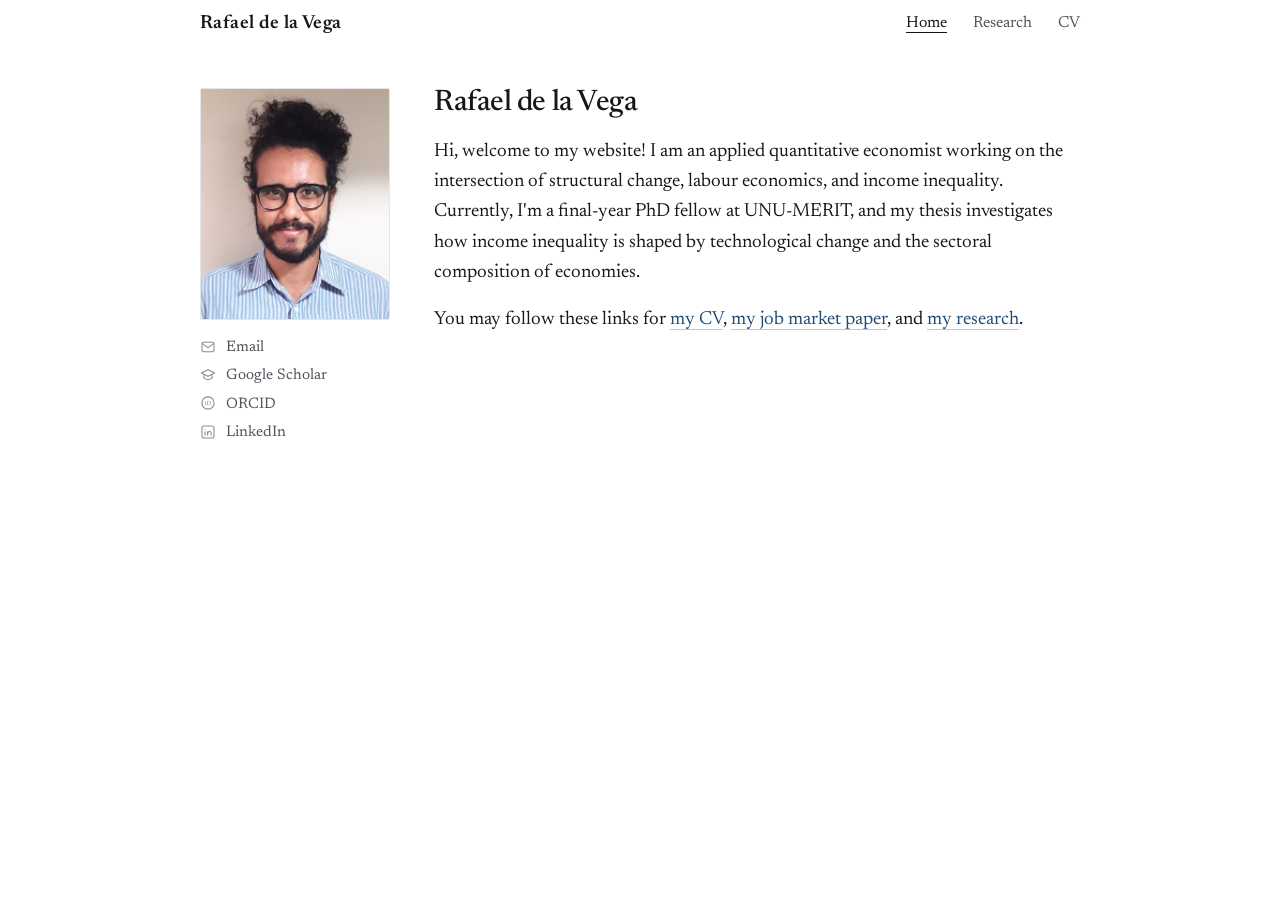
==== index.html @ 5caf4239 "Initial site" ====
<!DOCTYPE html>
<html lang="en">
<head>
  <meta charset="utf-8">
  <meta name="viewport" content="width=device-width, initial-scale=1">
  <title>Rafael de la Vega</title>
  <meta name="description" content="Rafael de la Vega — PhD Fellow at UNU-MERIT. Research on structural change, income inequality, and technological change.">

  <!-- favicon (graduation cap emoji, no image file needed) -->
  <link rel="icon" href="data:image/svg+xml,<svg xmlns=%22http://www.w3.org/2000/svg%22 viewBox=%220 0 100 100%22><text y=%22.9em%22 font-size=%2290%22>🎓</text></svg>">

  <!-- social preview (Open Graph + Twitter). rafadelavega.github.io is filled in at deploy. -->
  <meta property="og:type" content="website">
  <meta property="og:title" content="Rafael de la Vega">
  <meta property="og:description" content="Applied quantitative economist — structural change, labour economics, and income inequality. Final-year PhD fellow at UNU-MERIT.">
  <meta property="og:image" content="https://rdelavega.github.io/assets/photo.jpeg">
  <meta property="og:url" content="https://rafadelavega.github.io/">
  <meta name="twitter:card" content="summary">

  <link rel="preconnect" href="https://fonts.googleapis.com">
  <link rel="preconnect" href="https://fonts.gstatic.com" crossorigin>
  <link href="https://fonts.googleapis.com/css2?family=Newsreader:ital,opsz,wght@0,6..72,400;0,6..72,500;0,6..72,600;1,6..72,400;1,6..72,500&family=IBM+Plex+Mono:wght@400;500&display=swap" rel="stylesheet">
  <link rel="stylesheet" href="styles.css">
</head>
<body>

  <!-- ============ TOP NAV ============ -->
  <nav class="nav" aria-label="Primary">
    <div class="nav__inner">
      <a class="nav__home" href="index.html">Rafael de la Vega</a>
      <ul class="nav__links">
        <li><a href="index.html" class="is-active">Home</a></li>
        <li><a href="research.html">Research</a></li>
        <li><a href="cv.html">CV</a></li>
      </ul>
    </div>
  </nav>

  <main id="top">

    <!-- ============ ABOUT (profile card + bio) ============ -->
    <section class="section about">
      <aside class="profile">
        <img class="profile__photo" src="assets/photo.jpeg" alt="Rafael de la Vega">
        <ul class="profile__list">
          <li><a class="profile__row js-mail" href="#" data-u="delavega" data-d="merit.unu.edu">
            <svg viewBox="0 0 24 24" fill="none" stroke="currentColor" stroke-width="1.6" stroke-linecap="round" stroke-linejoin="round" aria-hidden="true"><rect x="3" y="5" width="18" height="14" rx="2"/><path d="m3.5 7 8.5 6 8.5-6"/></svg>
            <span class="js-mail__label">Email</span></a></li>
          <li><a class="profile__row" href="https://scholar.google.com/citations?user=OBIXLiMAAAAJ&amp;hl=en">
            <svg viewBox="0 0 24 24" fill="none" stroke="currentColor" stroke-width="1.6" stroke-linecap="round" stroke-linejoin="round" aria-hidden="true"><path d="M12 4 2 9l10 5 10-5-10-5Z"/><path d="M6 11.5V16c0 1.1 2.7 2.8 6 2.8s6-1.7 6-2.8v-4.5"/></svg>
            <span>Google Scholar</span></a></li>
          <li><a class="profile__row" href="https://orcid.org/0000-0002-3754-3258">
            <svg viewBox="0 0 24 24" fill="none" stroke="currentColor" stroke-width="1.6" aria-hidden="true"><circle cx="12" cy="12" r="9.2"/><text x="12" y="15.6" text-anchor="middle" font-size="9.5" font-family="Georgia, serif" fill="currentColor" stroke="none">iD</text></svg>
            <span>ORCID</span></a></li>
          <li><a class="profile__row" href="https://www.linkedin.com/in/rafadelavega/">
            <svg viewBox="0 0 24 24" fill="none" stroke="currentColor" stroke-width="1.6" stroke-linecap="round" stroke-linejoin="round" aria-hidden="true"><rect x="3" y="3" width="18" height="18" rx="3"/><path d="M7.5 11.5v5.5"/><path d="M7.5 8v.01"/><path d="M11.5 17v-5.5"/><path d="M11.5 13.8a2.6 2.6 0 0 1 5.2 0V17"/></svg>
            <span>LinkedIn</span></a></li>
        </ul>
      </aside>
      <div class="about__text">
        <h1 class="about__heading">Rafael de la Vega</h1>
        <p>Hi, welcome to my website! I am an applied quantitative economist working
          on the intersection of structural change, labour economics, and income
          inequality. Currently, I'm a final-year PhD fellow at UNU&#8288;-&#8288;MERIT, and my
          thesis investigates how income inequality is shaped by technological change
          and the sectoral composition of economies.</p>
        <p>You may follow these links for <a href="cv.html">my CV</a>,
          <a href="assets/delavega_jmp.pdf">my job market paper</a>,
          and <a href="research.html">my research</a>.</p>
      </div>
    </section>

  </main>

  <script>
    // Assemble the email at runtime so it never sits in the page source as
    // plain text — keeps address harvesters (which don't run JS) from scraping it.
    document.querySelectorAll('.js-mail').forEach(function (a) {
      var addr = a.dataset.u + '@' + a.dataset.d;
      a.href = 'mailto:' + addr;
      var label = a.querySelector('.js-mail__label');
      if (label) {
        a.title = addr;      // sidebar: keep the short "Email" label, real address on hover
      } else {
        a.textContent = addr; // in bio: show the real address (clickable + copyable)
      }
    });
  </script>

</body>
</html>
---- styles.css ----
/* =========================================================
   Rafael Consentino de la Vega — personal site
   Design: editorial, quiet, typographic. No cards, no glow.
   ========================================================= */

:root {
  --ink:        #17171b;   /* near-black, neutral   */
  --ink-soft:   #52525b;   /* secondary text        */
  --ink-faint:  #8a8a93;   /* metadata / dates      */
  --paper:      #ffffff;   /* clean white           */
  --rule:       #e6e6ea;   /* hairlines, cool       */
  --accent:     #1f4a75;   /* deep ink-blue         */
  --accent-dk:  #143354;
  --placeholder-bg: #f4f4f6;
  --placeholder-br: #cfcfd6;

  --measure: 58rem;        /* page width (matches CV embed) */
  --serif: "Newsreader", Georgia, "Times New Roman", serif;
  --mono:  "IBM Plex Mono", ui-monospace, "SFMono-Regular", Menlo, monospace;
}

* { box-sizing: border-box; }

html { scroll-behavior: smooth; }

body {
  margin: 0;
  background: var(--paper);
  color: var(--ink);
  font-family: var(--serif);
  font-size: 19px;
  line-height: 1.6;
  font-weight: 400;
  -webkit-font-smoothing: antialiased;
  text-rendering: optimizeLegibility;
}

a {
  color: var(--accent);
  text-decoration: none;
  border-bottom: 1px solid rgba(31, 74, 117, 0.30);
  transition: border-color .15s ease, color .15s ease;
}
a:hover { color: var(--accent-dk); border-bottom-color: var(--accent-dk); }

/* -------- top navigation -------- */
.nav {
  position: sticky;
  top: 0;
  z-index: 10;
  background: color-mix(in srgb, var(--paper) 88%, transparent);
  backdrop-filter: saturate(120%) blur(6px);
}
.nav__inner {
  max-width: var(--measure);
  margin: 0 auto;
  padding: .7rem 1.5rem;
  display: flex;
  align-items: center;
  justify-content: space-between;
  gap: 1rem;
}
.nav__home {
  font-weight: 600;
  letter-spacing: .02em;
  line-height: 1;
  color: var(--ink);
  border: none;
}
.nav__links {
  list-style: none;
  display: flex;
  gap: 1.6rem;
  margin: 0; padding: 0;
  font-size: 1rem;
  letter-spacing: .005em;
}
.nav__links a { color: var(--ink-soft); border: none; }
.nav__links a:hover { color: var(--accent); }

/* -------- layout scaffold -------- */
main {
  max-width: var(--measure);
  margin: 0 auto;
  padding: 0 1.5rem 3rem;
}

/* -------- masthead -------- */
.masthead {
  padding: 4.75rem 0 2.5rem;
  text-align: center;
}
.masthead h1 {
  font-size: clamp(2.6rem, 6vw, 3.9rem);
  line-height: 1.02;
  font-weight: 500;
  letter-spacing: -0.015em;
  margin: 0;
}

/* about: profile card (photo + links) + bio side by side */
.about {
  display: flex;
  gap: 2.75rem;
  align-items: flex-start;
}
.about__text { flex: 1 1 auto; min-width: 0; }
.about__text p { margin: 0 0 1rem; }
.about__text p:last-of-type { margin-bottom: 0; }
.about__heading {
  font-size: 1.85rem;
  font-weight: 500;
  letter-spacing: -0.015em;
  line-height: 1.05;
  margin: 0 0 1.1rem;
}

/* left profile column */
.profile { flex: 0 0 auto; width: 190px; }
.profile__photo {
  width: 190px;
  height: 232px;
  border-radius: 2px;
  object-fit: cover;
  display: block;
  border: 1px solid var(--rule);
}
.profile__list {
  list-style: none;
  margin: .85rem 0 0;
  padding: 0;
  font-size: .95rem;
}
.profile__list li { margin: 0; }
.profile__row {
  display: flex;
  align-items: center;
  gap: .6rem;
  padding: .34rem 0;
  color: var(--ink-soft);
  border: none;
  line-height: 1.15;
}
a.profile__row:hover { color: var(--accent); }
.profile__row svg {
  width: 16px;
  height: 16px;
  flex: 0 0 auto;
  color: var(--ink-faint);
  transition: color .15s ease;
  transform: translateY(-1px); /* optical nudge: serif caps pull the text's visual weight up */
}
a.profile__row:hover svg { color: var(--accent); }

.linkrow {
  list-style: none;
  display: flex;
  flex-wrap: wrap;
  gap: .35rem 0;
  margin: 0; padding: 0;
  font-size: 1.02rem;
}
.linkrow li { display: flex; align-items: center; }
.linkrow li:not(:last-child)::after {
  content: "·";
  color: var(--ink-faint);
  margin: 0 .7rem;
}
.linkrow a { border-bottom: 1px solid transparent; }
.linkrow a:hover { border-bottom-color: var(--accent-dk); }

.masthead__photo {
  flex: 0 0 auto;
  width: 180px;
  height: 220px;
  border-radius: 2px;
  object-fit: cover;
  display: block;
  border: 1px solid var(--rule);
}

/* -------- placeholders (photo + bio) -------- */
.placeholder {
  background: var(--placeholder-bg);
  border: 1px dashed var(--placeholder-br);
  color: var(--ink-faint);
}
.masthead__photo.placeholder {
  display: flex;
  align-items: center;
  justify-content: center;
  text-align: center;
  font-family: var(--mono);
  font-size: .72rem;
  line-height: 1.5;
  letter-spacing: .03em;
}
.placeholder--text {
  display: block;
  padding: 1.1rem 1.25rem;
  border-radius: 2px;
  font-style: italic;
  color: var(--ink-soft);
}

/* -------- sections -------- */
.section {
  padding: 2.5rem 0;
}
.section__label {
  font-size: 1.7rem;
  font-weight: 500;
  letter-spacing: -0.01em;
  color: var(--ink);
  margin: 0 0 1.25rem;
}

.lede { margin: 0 0 1rem; }
.themes {
  margin: 0;
  padding: 0;
  list-style: none;
}
.themes li {
  padding: .5rem 0 .5rem 1.4rem;
  border-bottom: 1px solid var(--rule);
  position: relative;
}
.themes li:first-child { border-top: 1px solid var(--rule); }
.themes li::before {
  content: "—";
  position: absolute;
  left: 0;
  color: var(--accent);
}

.note {
  font-family: var(--mono);
  font-size: .76rem;
  color: var(--ink-faint);
  margin: 1rem 0 0;
}

/* -------- publications -------- */
.pub-theme {
  font-size: 1.14rem;
  font-weight: 600;
  color: var(--ink);
  letter-spacing: -0.005em;
  margin: 2rem 0 .2rem;
}
.pub-theme:first-of-type { margin-top: 0; }
.pub-group {
  font-style: italic;
  color: var(--ink-soft);
  margin: 1.1rem 0 .4rem;
  font-size: 1rem;
}
.pubs {
  list-style: none;
  margin: 0 0 .4rem;
  padding: 0;
}
.pubs li {
  display: grid;
  grid-template-columns: 3.5rem 1fr;
  gap: 0 1rem;
  padding: .3rem 0;
  font-size: 1rem;
  line-height: 1.4;
}
.pubs__year {
  font-family: var(--mono);
  font-size: .82rem;
  color: var(--ink-faint);
  padding-top: .18rem;
  font-variant-numeric: tabular-nums;
}
.pubs__body strong { font-weight: 600; }

/* -------- teaching -------- */
.teaching { list-style: none; margin: 0; padding: 0; }
.teaching li {
  padding: .9rem 0;
  border-top: 1px solid var(--rule);
}
.teaching li:first-child { border-top: none; padding-top: 0; }
.teaching__role { display: block; font-weight: 500; }
.teaching__where { display: block; color: var(--ink-soft); font-size: .98rem; }

/* -------- contact -------- */
.contact { margin: 0; line-height: 1.8; }

/* -------- footer -------- */
.foot {
  max-width: var(--measure);
  margin: 0 auto;
  padding: 2.5rem 1.5rem 3.5rem;
  border-top: 1px solid var(--rule);
  font-family: var(--mono);
  font-size: .74rem;
  color: var(--ink-faint);
}
.foot p { margin: 0; }

/* -------- multi-page: active nav + page heads -------- */
.nav__links a.is-active {
  color: var(--ink);
  border-bottom: 1px solid var(--ink);
  padding-bottom: 1px;
}

.page-head { padding: 3.5rem 0 1rem; }
.page-head + .section { padding-top: .5rem; }
.page-head h1 {
  font-size: clamp(2rem, 4vw, 2.7rem);
  font-weight: 500;
  letter-spacing: -0.015em;
  margin: 0;
}
.page-head--row {
  display: flex;
  align-items: baseline;
  justify-content: space-between;
  gap: 1rem;
  flex-wrap: wrap;
}
.cv-download {
  font-family: var(--mono);
  font-size: .8rem;
  white-space: nowrap;
}

/* -------- CV page -------- */
main.wide { max-width: 58rem; }
.cv-page .nav__inner { max-width: 58rem; }
.cv-embed {
  display: block;
  width: 100%;
  height: 85vh;
  min-height: 520px;
  margin-bottom: 4rem;
  border: 1px solid var(--rule);
  border-radius: 2px;
  background: #f7f7f8;
}
.cv-fallback { padding: 2rem; text-align: center; }

/* -------- responsive -------- */
@media (max-width: 620px) {
  body { font-size: 18px; }
  .nav__links { gap: 1rem; }
  .masthead { padding-top: 3rem; padding-bottom: 1.75rem; }
  .about { gap: 1.75rem; }
  .profile { width: 160px; }
  .profile__photo { width: 160px; height: 196px; }
  .pubs li { grid-template-columns: 1fr; gap: .15rem; }
  .pubs__year { padding-top: 0; }
}

/* only stack the profile above the bio on truly narrow screens */
@media (max-width: 500px) {
  .about { flex-direction: column; gap: 1.5rem; }
  .profile { width: 100%; }
  .profile__photo { width: 150px; height: 184px; }
  .profile__list { font-size: 1rem; }
}

@media (max-width: 420px) {
  .nav__links li:nth-child(4),
  .nav__links li:nth-child(5) { display: none; }
}
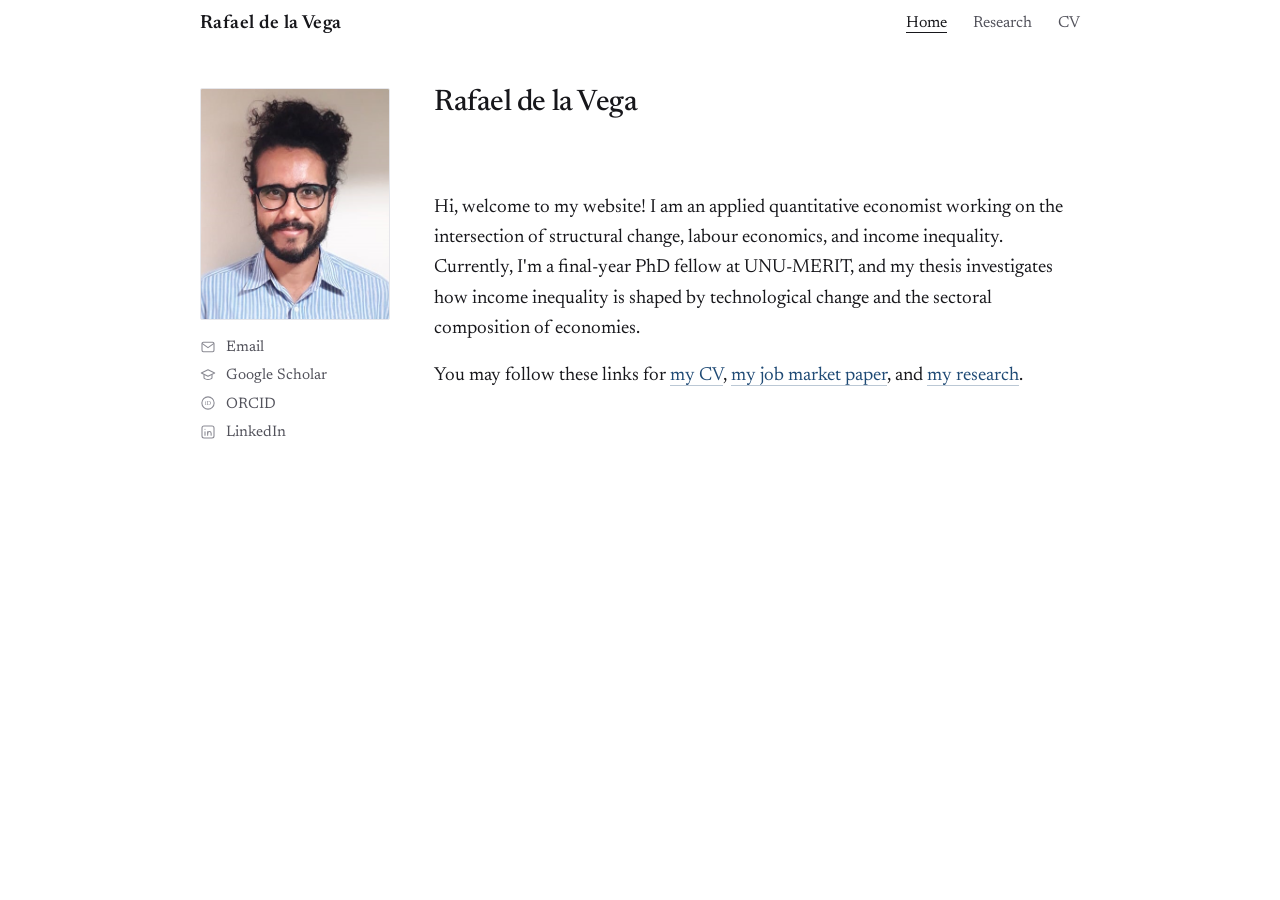
==== commit 8c43e073: "Improve mobile layout for home and research pages - Home: on narrow screens, center the photo, move " ====
--- a/index.html
+++ b/index.html
@@ -13,7 +13,7 @@
   <meta property="og:type" content="website">
   <meta property="og:title" content="Rafael de la Vega">
   <meta property="og:description" content="Applied quantitative economist — structural change, labour economics, and income inequality. Final-year PhD fellow at UNU-MERIT.">
-  <meta property="og:image" content="https://rdelavega.github.io/assets/photo.jpeg">
+  <meta property="og:image" content="https://rafadelavega.github.io/assets/photo.jpeg">
   <meta property="og:url" content="https://rafadelavega.github.io/">
   <meta name="twitter:card" content="summary">
 
@@ -49,6 +49,7 @@
           <li><a class="profile__row" href="https://scholar.google.com/citations?user=OBIXLiMAAAAJ&amp;hl=en">
             <svg viewBox="0 0 24 24" fill="none" stroke="currentColor" stroke-width="1.6" stroke-linecap="round" stroke-linejoin="round" aria-hidden="true"><path d="M12 4 2 9l10 5 10-5-10-5Z"/><path d="M6 11.5V16c0 1.1 2.7 2.8 6 2.8s6-1.7 6-2.8v-4.5"/></svg>
             <span>Google Scholar</span></a></li>
+          <li class="profile__br" aria-hidden="true"></li>
           <li><a class="profile__row" href="https://orcid.org/0000-0002-3754-3258">
             <svg viewBox="0 0 24 24" fill="none" stroke="currentColor" stroke-width="1.6" aria-hidden="true"><circle cx="12" cy="12" r="9.2"/><text x="12" y="15.6" text-anchor="middle" font-size="9.5" font-family="Georgia, serif" fill="currentColor" stroke="none">iD</text></svg>
             <span>ORCID</span></a></li>
@@ -57,8 +58,8 @@
             <span>LinkedIn</span></a></li>
         </ul>
       </aside>
+      <h1 class="about__heading">Rafael de la Vega</h1>
       <div class="about__text">
-        <h1 class="about__heading">Rafael de la Vega</h1>
         <p>Hi, welcome to my website! I am an applied quantitative economist working
           on the intersection of structural change, labour economics, and income
           inequality. Currently, I'm a final-year PhD fellow at UNU&#8288;-&#8288;MERIT, and my
--- a/styles.css
+++ b/styles.css
@@ -98,13 +98,21 @@
   margin: 0;
 }
 
-/* about: profile card (photo + links) + bio side by side */
+/* about: profile card (photo + links) on the left, name + bio on the right.
+   grid (not flex) so the name can sit atop the photo on mobile while staying
+   beside the bio on desktop — see the narrow-screen breakpoint below. */
 .about {
-  display: flex;
-  gap: 2.75rem;
-  align-items: flex-start;
-}
-.about__text { flex: 1 1 auto; min-width: 0; }
+  display: grid;
+  grid-template-columns: 190px 1fr;
+  grid-template-areas:
+    "profile name"
+    "profile bio";
+  column-gap: 2.75rem;
+  align-items: start;
+}
+.profile { grid-area: profile; }
+.about__heading { grid-area: name; }
+.about__text { grid-area: bio; min-width: 0; }
 .about__text p { margin: 0 0 1rem; }
 .about__text p:last-of-type { margin-bottom: 0; }
 .about__heading {
@@ -132,6 +140,7 @@
   font-size: .95rem;
 }
 .profile__list li { margin: 0; }
+.profile__br { display: none; } /* mobile-only line break; see narrow breakpoint */
 .profile__row {
   display: flex;
   align-items: center;
@@ -351,19 +360,53 @@
   body { font-size: 18px; }
   .nav__links { gap: 1rem; }
   .masthead { padding-top: 3rem; padding-bottom: 1.75rem; }
-  .about { gap: 1.75rem; }
+  .about { column-gap: 1.75rem; grid-template-columns: 160px 1fr; }
   .profile { width: 160px; }
   .profile__photo { width: 160px; height: 196px; }
-  .pubs li { grid-template-columns: 1fr; gap: .15rem; }
-  .pubs__year { padding-top: 0; }
-}
-
-/* only stack the profile above the bio on truly narrow screens */
+  /* drop the year kicker entirely on mobile (every citation already names its
+     year inline) and give the entries more vertical breathing room */
+  .pubs li { grid-template-columns: 1fr; padding: .7rem 0; }
+  .pubs__year { display: none; }
+}
+
+/* on truly narrow screens: name on top, photo centered beneath it, then the
+   links as a centered inline list with dot separators (echoing the sidebar,
+   laid out in a row). bio paragraphs stay left-aligned for readability. */
 @media (max-width: 500px) {
-  .about { flex-direction: column; gap: 1.5rem; }
-  .profile { width: 100%; }
-  .profile__photo { width: 150px; height: 184px; }
-  .profile__list { font-size: 1rem; }
+  .about {
+    grid-template-columns: 1fr;
+    grid-template-areas:
+      "name"
+      "profile"
+      "bio";
+    row-gap: 1.4rem;
+  }
+  .profile { width: 100%; text-align: center; }
+  .about__heading { text-align: center; margin-bottom: 0; }
+  .profile__photo {
+    width: 172px;
+    height: 210px;
+    margin: 0 auto;
+  }
+  .profile__list {
+    display: flex;
+    flex-wrap: wrap;
+    justify-content: center;   /* centers each line as a unit */
+    align-items: center;
+    row-gap: .25rem;
+    margin-top: 1.1rem;
+    font-size: .98rem;
+  }
+  .profile__list li { display: flex; align-items: center; }
+  .profile__list li.profile__br { display: block; flex-basis: 100%; height: 0; }
+  /* dot between the two links sharing each line (after Email and after ORCID) */
+  .profile__list li:nth-child(1)::after,
+  .profile__list li:nth-child(4)::after {
+    content: "·";
+    color: var(--ink-faint);
+    margin: 0 .7rem;
+  }
+  .profile__row { padding: .2rem 0; }
 }
 
 @media (max-width: 420px) {
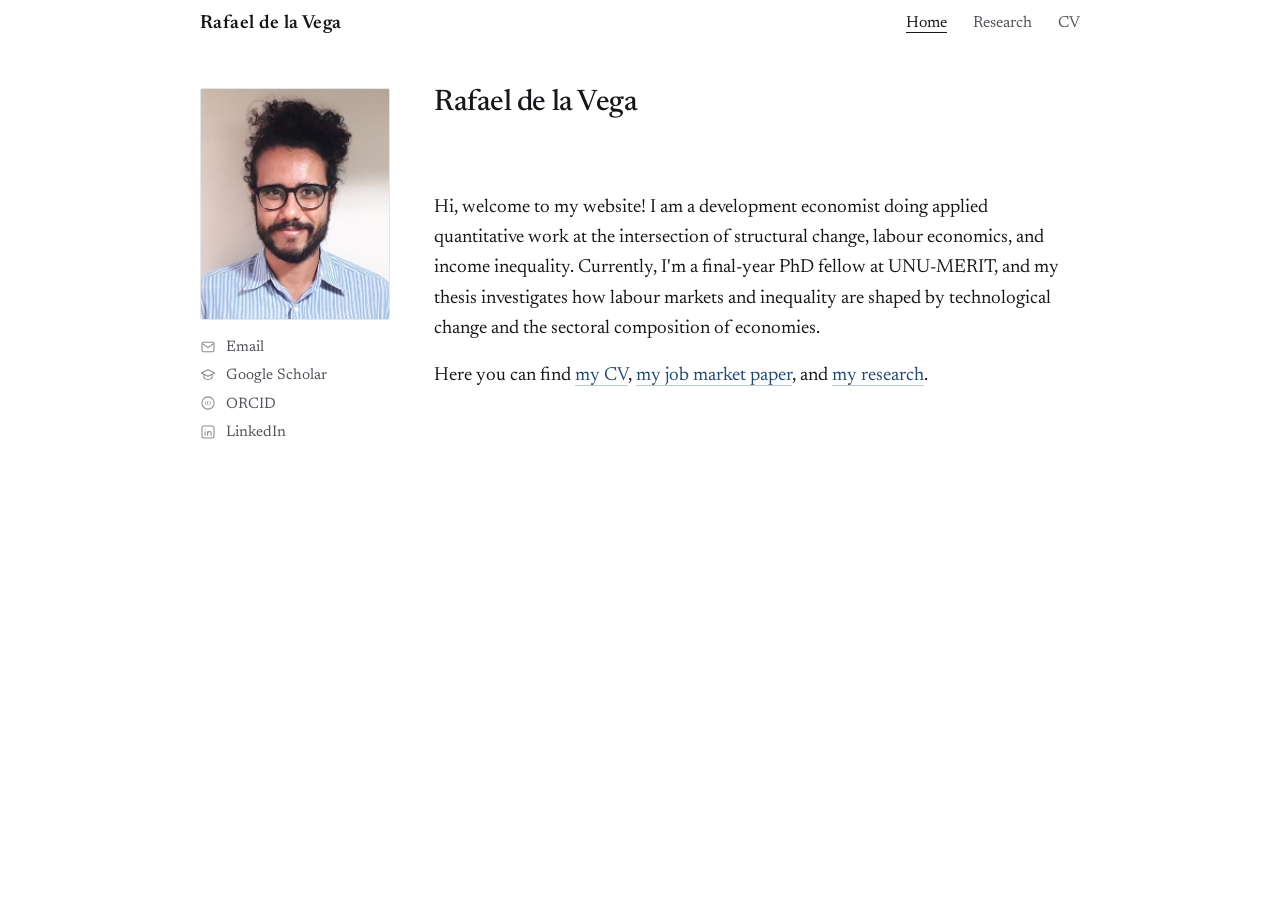
==== commit 1e8802e9: "Revise home-page bio wording Open with "development economist doing applied quantitative work at the" ====
--- a/index.html
+++ b/index.html
@@ -60,12 +60,12 @@
       </aside>
       <h1 class="about__heading">Rafael de la Vega</h1>
       <div class="about__text">
-        <p>Hi, welcome to my website! I am an applied quantitative economist working
-          on the intersection of structural change, labour economics, and income
+        <p>Hi, welcome to my website! I am a development economist doing applied quantitative work
+          at the intersection of structural change, labour economics, and income
           inequality. Currently, I'm a final-year PhD fellow at UNU&#8288;-&#8288;MERIT, and my
-          thesis investigates how income inequality is shaped by technological change
+          thesis investigates how labour markets and inequality are shaped by technological change
           and the sectoral composition of economies.</p>
-        <p>You may follow these links for <a href="cv.html">my CV</a>,
+        <p>Here you can find <a href="cv.html">my CV</a>,
           <a href="assets/delavega_jmp.pdf">my job market paper</a>,
           and <a href="research.html">my research</a>.</p>
       </div>
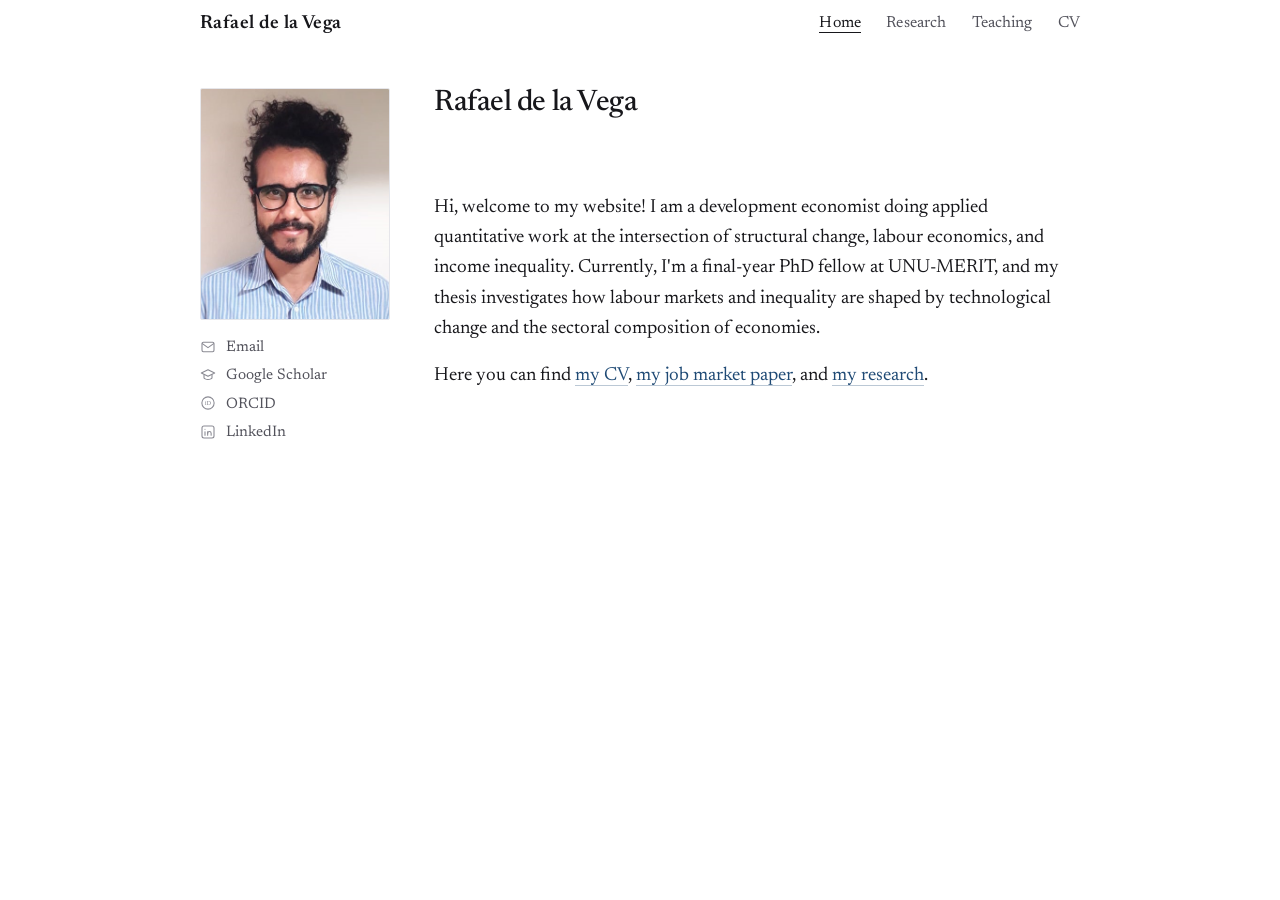
==== commit c41a77b8: "Add Teaching page with Economia A video lectures New teaching.html listing the six modules of the 20" ====
--- a/index.html
+++ b/index.html
@@ -31,6 +31,7 @@
       <ul class="nav__links">
         <li><a href="index.html" class="is-active">Home</a></li>
         <li><a href="research.html">Research</a></li>
+        <li><a href="teaching.html">Teaching</a></li>
         <li><a href="cv.html">CV</a></li>
       </ul>
     </div>
--- a/styles.css
+++ b/styles.css
@@ -409,7 +409,8 @@
   .profile__row { padding: .2rem 0; }
 }
 
+/* small phones: tighten the nav spacing so all four links fit beside the
+   (wrapping) name, rather than dropping any item */
 @media (max-width: 420px) {
-  .nav__links li:nth-child(4),
-  .nav__links li:nth-child(5) { display: none; }
-}
+  .nav__links { gap: .75rem; }
+}
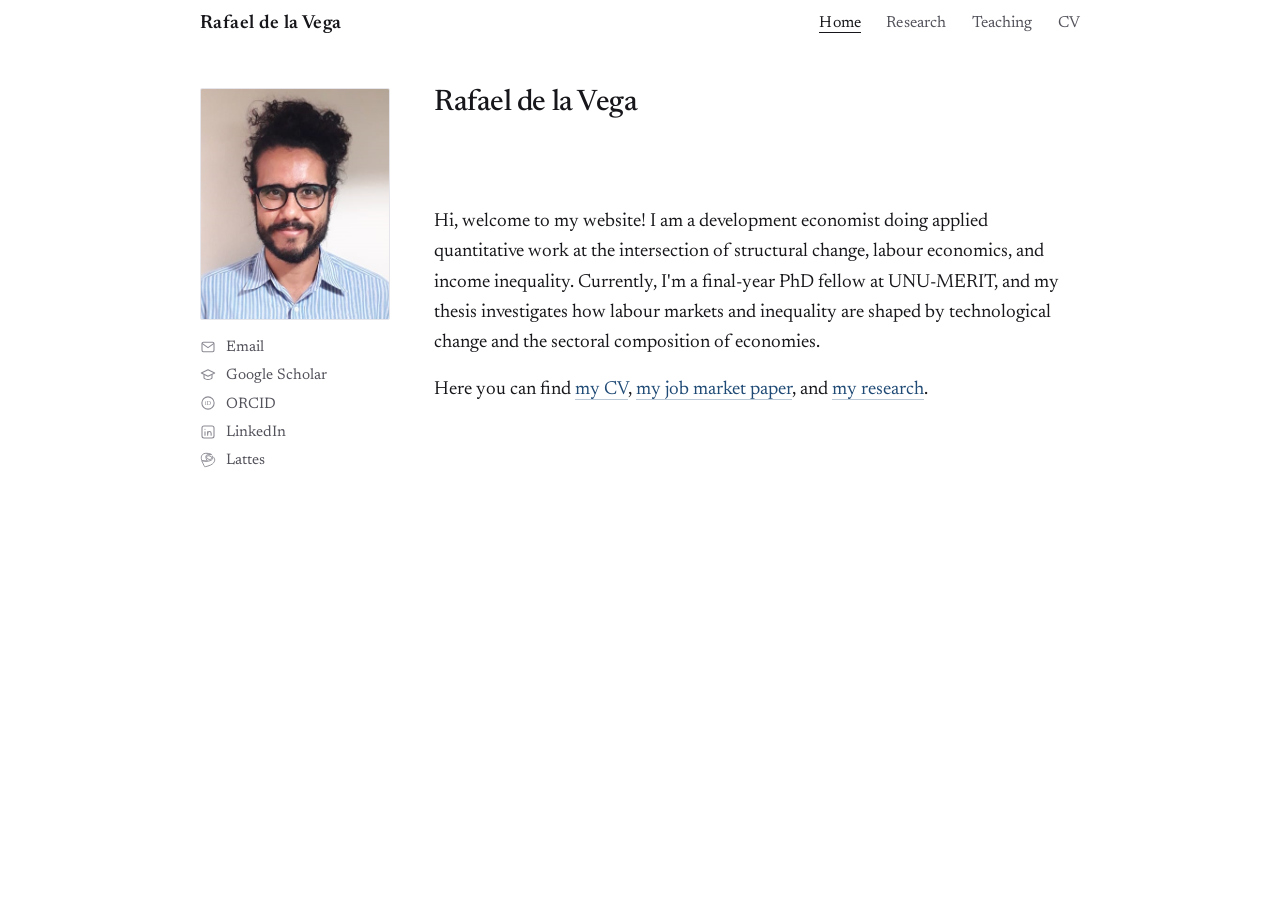
==== commit 63b0a3dd: "Add Lattes link to sidebar (Academicons icon, outline style) Co-Authored-By: Claude Opus 5.5 <norepl" ====
--- a/index.html
+++ b/index.html
@@ -12,7 +12,7 @@
   <!-- social preview (Open Graph + Twitter). rafadelavega.github.io is filled in at deploy. -->
   <meta property="og:type" content="website">
   <meta property="og:title" content="Rafael de la Vega">
-  <meta property="og:description" content="Applied quantitative economist — structural change, labour economics, and income inequality. Final-year PhD fellow at UNU-MERIT.">
+  <meta property="og:description" content="Applied quantitative economist working on development, labour markets, structural change, and income inequality. Final-year PhD fellow at UNU-MERIT.">
   <meta property="og:image" content="https://rafadelavega.github.io/assets/photo.jpeg">
   <meta property="og:url" content="https://rafadelavega.github.io/">
   <meta name="twitter:card" content="summary">
@@ -27,7 +27,7 @@
   <!-- ============ TOP NAV ============ -->
   <nav class="nav" aria-label="Primary">
     <div class="nav__inner">
-      <a class="nav__home" href="index.html">Rafael de la Vega</a>
+      <a class="nav__home" href="index.html"><span class="nav__home-full">Rafael de la Vega</span><span class="nav__home-short" aria-hidden="true">RdlV</span></a>
       <ul class="nav__links">
         <li><a href="index.html" class="is-active">Home</a></li>
         <li><a href="research.html">Research</a></li>
@@ -57,6 +57,12 @@
           <li><a class="profile__row" href="https://www.linkedin.com/in/rafadelavega/">
             <svg viewBox="0 0 24 24" fill="none" stroke="currentColor" stroke-width="1.6" stroke-linecap="round" stroke-linejoin="round" aria-hidden="true"><rect x="3" y="3" width="18" height="18" rx="3"/><path d="M7.5 11.5v5.5"/><path d="M7.5 8v.01"/><path d="M11.5 17v-5.5"/><path d="M11.5 13.8a2.6 2.6 0 0 1 5.2 0V17"/></svg>
             <span>LinkedIn</span></a></li>
+          <li><a class="profile__row" href="https://lattes.cnpq.br/9104034533818397">
+            <!-- Lattes icon from Academicons (jpswalsh.github.io/academicons), SIL OFL 1.1.
+                 Shown as an outline to match the other icons. Filled version, kept for reference:
+                 <svg viewBox="-32 0 512 512" fill="currentColor" stroke="none" aria-hidden="true"><path d="M97.87 434.73C51.53 339.78 23.97 282.44 23.97 281.02c0-2.32 2.83-2 30.67 3.46 48.97 9.61 75.13 12.33 118.74 12.34 57.7.02 104.68-9.12 141.18-27.48 19.31-9.71 30.93-18.33 40.44-29.99 11.72-14.38 15.48-24.28 15.62-40.95.12-15.85-2.02-24.21-11.19-43.61-3.63-7.66-6.82-16.46-7.12-19.55-.47-4.97-.07-5.68 3.59-6.1 8-.95 47.51 37.4 62.05 60.24 25.08 39.39 27.11 81.99 5.88 123.2-13.04 25.31-27.45 42.83-51.58 62.73-40.1 33.06-86.71 56.09-151.07 74.64C186.62 459.91 130.71 472 119.2 472c-2.44 0-7.02-8-21.3-37.28l-.03.02ZM110.78 281.61C65.76 275.78 27.99 270.71 26.82 270.34c-2-.65-9.16-24.52-13.2-43.95-1.01-4.92-2.5-17.94-3.32-28.96-3.63-49.17 7.07-83.16 35.74-113.73C94.58 31.99 198.52 25.69 315.78 67.37c20.58 7.32 28.76 12.41 24.98 15.58-2.8 2.34-21.75 2.31-54.51-.1-51.2-3.76-90.18 3.36-110.27 20.18-30.59 25.6-25.92 81.72 13.53 162.68 4.27 8.77 8.58 17.34 9.56 19.09 2.29 4.02.63 7.75-3.36 7.56-1.7-.08-39.91-4.91-84.93-10.75Zm151.02-44.05c-35.93-6.46-68.23-28.74-78.66-54.22-5-12.24-4.76-28.21.58-37.77 4.83-8.65 17.31-18.65 28.48-22.84 18.6-6.97 51.17-4.19 74.91 6.41 22.53 10.05 42.51 27.74 49.93 44.18 9.53 21.11 1.59 44.66-18.82 55.9-13.53 7.44-39.83 11.33-56.44 8.34h.02Z"/></svg> -->
+            <svg viewBox="-32 0 512 512" fill="none" stroke="currentColor" stroke-width="30" stroke-linejoin="round" aria-hidden="true"><path d="M97.87 434.73C51.53 339.78 23.97 282.44 23.97 281.02c0-2.32 2.83-2 30.67 3.46 48.97 9.61 75.13 12.33 118.74 12.34 57.7.02 104.68-9.12 141.18-27.48 19.31-9.71 30.93-18.33 40.44-29.99 11.72-14.38 15.48-24.28 15.62-40.95.12-15.85-2.02-24.21-11.19-43.61-3.63-7.66-6.82-16.46-7.12-19.55-.47-4.97-.07-5.68 3.59-6.1 8-.95 47.51 37.4 62.05 60.24 25.08 39.39 27.11 81.99 5.88 123.2-13.04 25.31-27.45 42.83-51.58 62.73-40.1 33.06-86.71 56.09-151.07 74.64C186.62 459.91 130.71 472 119.2 472c-2.44 0-7.02-8-21.3-37.28l-.03.02ZM110.78 281.61C65.76 275.78 27.99 270.71 26.82 270.34c-2-.65-9.16-24.52-13.2-43.95-1.01-4.92-2.5-17.94-3.32-28.96-3.63-49.17 7.07-83.16 35.74-113.73C94.58 31.99 198.52 25.69 315.78 67.37c20.58 7.32 28.76 12.41 24.98 15.58-2.8 2.34-21.75 2.31-54.51-.1-51.2-3.76-90.18 3.36-110.27 20.18-30.59 25.6-25.92 81.72 13.53 162.68 4.27 8.77 8.58 17.34 9.56 19.09 2.29 4.02.63 7.75-3.36 7.56-1.7-.08-39.91-4.91-84.93-10.75Zm151.02-44.05c-35.93-6.46-68.23-28.74-78.66-54.22-5-12.24-4.76-28.21.58-37.77 4.83-8.65 17.31-18.65 28.48-22.84 18.6-6.97 51.17-4.19 74.91 6.41 22.53 10.05 42.51 27.74 49.93 44.18 9.53 21.11 1.59 44.66-18.82 55.9-13.53 7.44-39.83 11.33-56.44 8.34h.02Z"/></svg>
+            <span>Lattes</span></a></li>
         </ul>
       </aside>
       <h1 class="about__heading">Rafael de la Vega</h1>
--- a/styles.css
+++ b/styles.css
@@ -66,6 +66,13 @@
   line-height: 1;
   color: var(--ink);
   border: none;
+}
+/* the name shows in full by default; small screens swap in the "RdlV"
+   monogram (see the breakpoint below) so the nav never wraps to two lines */
+.nav__home-short { display: none; }
+@media (max-width: 480px) {
+  .nav__home-full { display: none; }
+  .nav__home-short { display: inline; }
 }
 .nav__links {
   list-style: none;
@@ -399,9 +406,10 @@
   }
   .profile__list li { display: flex; align-items: center; }
   .profile__list li.profile__br { display: block; flex-basis: 100%; height: 0; }
-  /* dot between the two links sharing each line (after Email and after ORCID) */
+  /* dots between links sharing a line (after Email; after ORCID and LinkedIn) */
   .profile__list li:nth-child(1)::after,
-  .profile__list li:nth-child(4)::after {
+  .profile__list li:nth-child(4)::after,
+  .profile__list li:nth-child(5)::after {
     content: "·";
     color: var(--ink-faint);
     margin: 0 .7rem;
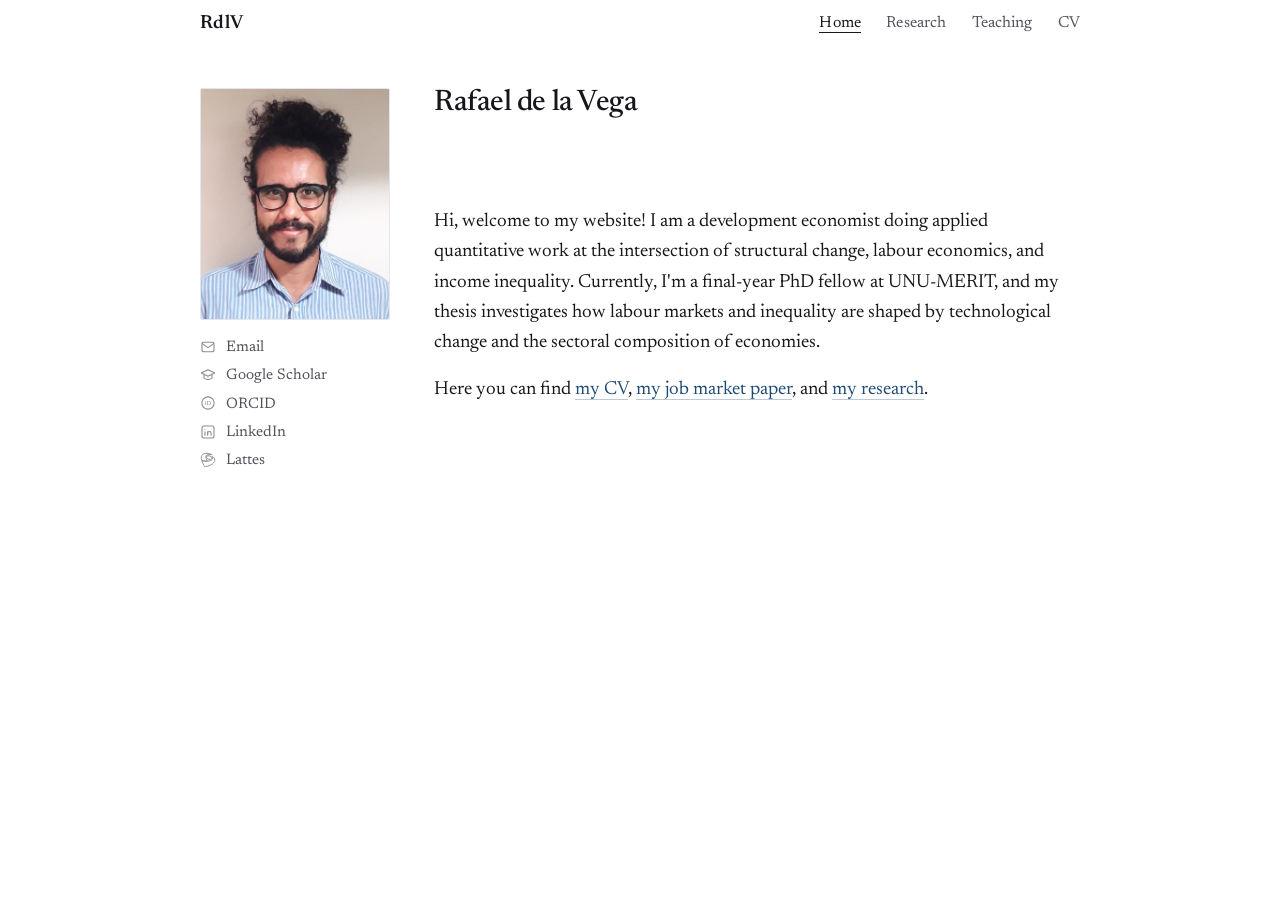
==== commit 274b0614: "RdlV monogram in nav on all screens; serif numbering and English heading on Teaching Co-Authored-By:" ====
--- a/index.html
+++ b/index.html
@@ -27,7 +27,7 @@
   <!-- ============ TOP NAV ============ -->
   <nav class="nav" aria-label="Primary">
     <div class="nav__inner">
-      <a class="nav__home" href="index.html"><span class="nav__home-full">Rafael de la Vega</span><span class="nav__home-short" aria-hidden="true">RdlV</span></a>
+      <a class="nav__home" href="index.html" aria-label="Rafael de la Vega, home">RdlV</a>
       <ul class="nav__links">
         <li><a href="index.html" class="is-active">Home</a></li>
         <li><a href="research.html">Research</a></li>
--- a/styles.css
+++ b/styles.css
@@ -66,13 +66,6 @@
   line-height: 1;
   color: var(--ink);
   border: none;
-}
-/* the name shows in full by default; small screens swap in the "RdlV"
-   monogram (see the breakpoint below) so the nav never wraps to two lines */
-.nav__home-short { display: none; }
-@media (max-width: 480px) {
-  .nav__home-full { display: none; }
-  .nav__home-short { display: inline; }
 }
 .nav__links {
   list-style: none;
@@ -293,6 +286,13 @@
   font-variant-numeric: tabular-nums;
 }
 .pubs__body strong { font-weight: 600; }
+/* teaching modules: numbered in the body serif ("1.") rather than the mono kicker */
+.pubs--numbered .pubs__year {
+  font-family: var(--serif);
+  font-size: 1rem;
+  padding-top: 0;
+  font-variant-numeric: oldstyle-nums;
+}
 
 /* -------- teaching -------- */
 .teaching { list-style: none; margin: 0; padding: 0; }
